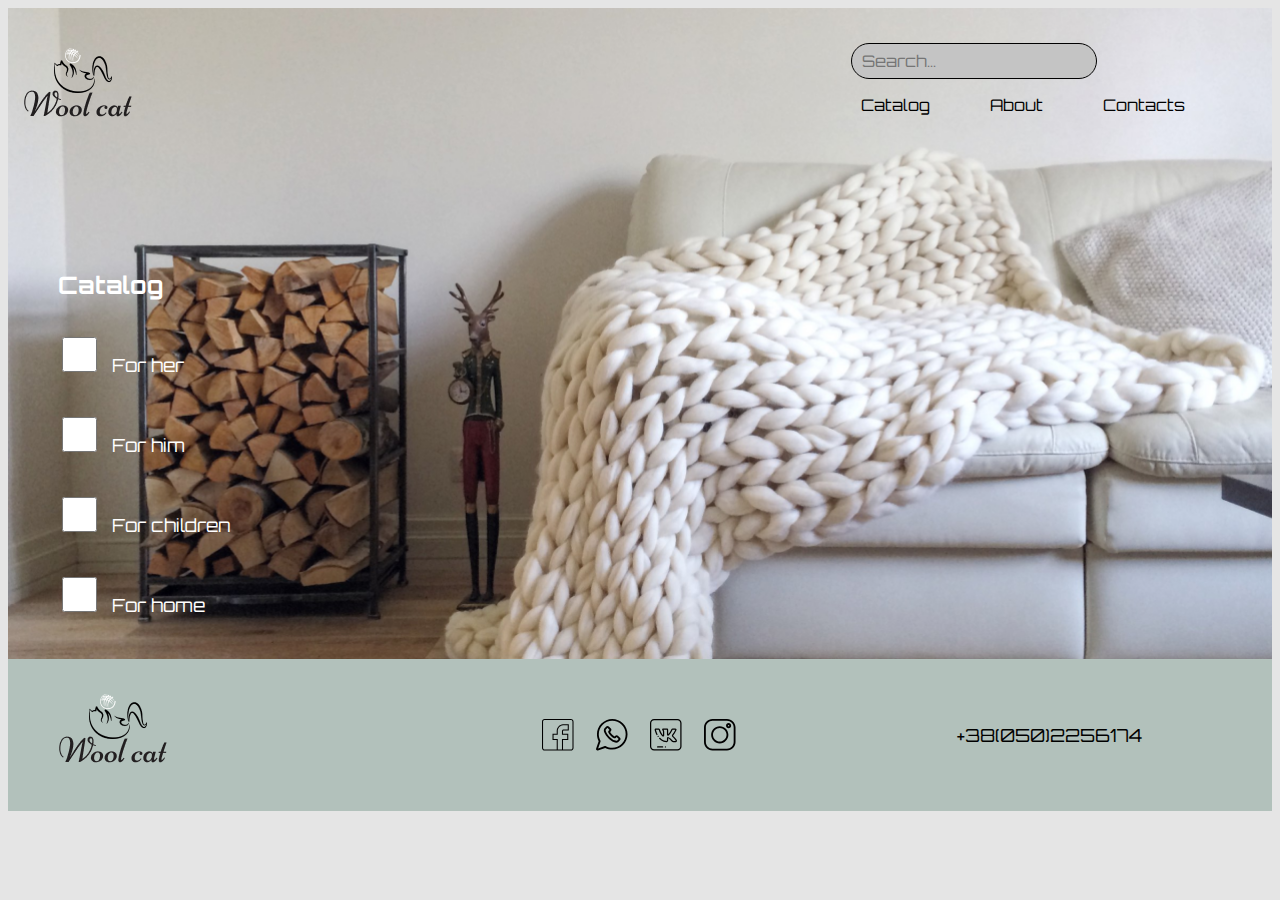
==== catalog.html @ a1e16d75 "Add files via upload" ====
<!DOCTYPE html>
<html lang="en">

<head>
    <meta charset="UTF-8">
    <title>Wool cat</title>
    <meta http-equiv="X-UA-Compatible" content="IE=edge">
    <meta name="viewport" content="width=device-width, initial-scale=1">

    <meta name="description" content="" />
    <link rel="icon" href="favicon.png" />
    <link rel="stylesheet" href="css/normalize.css" />
    <link rel="stylesheet" href="css/layout.css" />
    <link rel="stylesheet" href="css/style.css" />
</head>

<body>

    <header class="ba-header--catalog">
            <div class="ba-header-bar">
                <a class="ba-logo" href="index.html">
                    <img src="img/logo.png" alt="logo">
                </a>
                <div class="ba-heared-bar--right">
                    <div class="ba-header-bar__search">
                        <input class="ba-search" type="search" name="q" placeholder="Search...">
                    </div>
                    <!-- /.ba-header-bar_search -->
                    <nav class="ba-nav">
                        <ul class="ba-menu">
                            <a href="#">
                                <li>Catalog</li>
                            </a>
                            <a href="#about">
                                <li>About</li>
                            </a>
                            <a href="#contacts">
                                <li>Contacts</li>
                            </a>
                        </ul>
                    </nav>
                </div>
                <!-- /.ba-heared-bar--right -->
            </div>
            <!-- /.ba-header-bar -->
            <div class="ba-catalog__checkbox">
                <h4>Catalog</h4>
                <div class="ba-forHer">
                    <input id="forHer" type="checkbox">
                    <label for="#forHer">For her</label>
                </div>
                <!-- /.ba-forHer -->

                <div class="ba-forHim">
                    <input id="forHim" type="checkbox">
                    <label for="#forHim">For him</label>
                </div>
                <!-- /.ba-forHim -->

                <div class="ba-forChildren">
                    <input id="forChildren" type="checkbox">
                    <label for="#forChildren">For children</label>
                </div>
                <!-- /.ba-forChildren -->

                <div class="ba-forHome">
                    <input id="forHome" type="checkbox">
                    <label for="#forHome">For home</label>
                </div>
                <!-- /.ba-forHome -->



            </div>
            <!-- /.ba-postOffice -->
        </div>
        <!-- /.ba-container -->
    </header>

    <main>
        <div class="ba-container">
            <div id="herCategory" style="display: none" class="ba-forHerCategory">
                    <div class="ba-position">
                            <div class="ba-position__img">
                                <img src="img/catalog/woman/w_hat.png" alt="Women's hat with a bubo">
                            </div>
                            <!-- /.ba-position__img -->
                            <div class="ba-position__info">
                                <h5>Women's hat with a bubo</h5>
                                <p>Size universal</p>
                                <p>100 % Wool</p>
                                <button>Buy</button>
                            </div>
                            <!-- /.ba-position__info -->
                        </div>
                        <!-- /.ba-position -->
                        <div class="ba-position">
                            <div class="ba-position__img">
                                <img src="img/catalog/woman/w_snud.png" alt="Snud, large knitting">
                            </div>
                            <!-- /.ba-position__img -->
                            <div class="ba-position__info">
                                <h5>Snud, large knitting</h5>
                                <p>Length 150 cm, width 30</p>
                                <p>100 % Wool</p>
                                <button>Buy</button>
                            </div>
                            <!-- /.ba-position__info -->
                        </div>
                        <!-- /.ba-position -->
                        <div class="ba-position">
                            <div class="ba-position__img">
                                <img src="img/catalog/woman/w-sweater.png" alt="Women's sweater">
                            </div>
                            <!-- /.ba-position__img -->
                            <div class="ba-position__info">
                                <h5>Women's sweater</h5>
                                <p>Size M</p>
                                <p>100 % Wool</p>
                                <button>Buy</button>
                            </div>
                            <!-- /.ba-position__info -->
                        </div>
                        <!-- /.ba-position -->
                        <div class="ba-position">
                            <div class="ba-position__img">
                                <img src="img/catalog/woman/w_mittens.png" alt="Mittens">
                            </div>
                            <!-- /.ba-position__img -->
                            <div class="ba-position__info">
                                <h5>Mittens</h5>
                                <p>Size M</p>
                                <p>100 % Wool</p>
                                <button>Buy</button>
                            </div>
                            <!-- /.ba-position__info -->
                        </div>
                        <!-- /.ba-position -->                
            </div>
            <!-- /.ba-forHerCategory -->
            <div id="himCategory" style="display: none" class="ba-forHimCategory">
                    <div  class="ba-position">
                            <div class="ba-position__img">
                                <img src="img/catalog/man/m_scarf.png" alt="Man’s Scarf">
                            </div>
                            <!-- /.ba-position__img -->
                            <div class="ba-position__info">
                                <h5>Man’s Scarf</h5>
                                <p>Length 170 cm</p>
                                <p>100 % Wool</p>
                                <button>Buy</button>
                            </div>
                            <!-- /.ba-position__info -->
                        </div>
                        <!-- /.ba-position -->
                        <div class="ba-position">
                            <div class="ba-position__img">
                                <img src="img/catalog/man/m_sweather.png" alt="Man's sweather">
                            </div>
                            <!-- /.ba-position__img -->
                            <div class="ba-position__info">
                                <h5>Man's sweather</h5>
                                <p>Size M</p>
                                <p>100 % Wool</p>
                                <button>Buy</button>
                            </div>
                            <!-- /.ba-position__info -->
                        </div>
                        <!-- /.ba-position -->
                        <div class="ba-position">
                            <div class="ba-position__img">
                                <img src="img/catalog/man/m_hut.png" alt="Man's hat">
                            </div>
                            <!-- /.ba-position__img -->
                            <div class="ba-position__info">
                                <h5>Man's hat</h5>
                                <p>Size L</p>
                                <p>100 % Wool</p>
                                <button>Buy</button>
                            </div>
                            <!-- /.ba-position__info -->
                        </div>
                        <!-- /.ba-position -->
            </div>
            <!-- /.ba-forHimCategory -->
            <div id="childrenCategory" style="display: none" class="ba-forChildrenCategory">
                    <div class="ba-position">
                            <div class="ba-position__img">
                                <img src="img/catalog/children/ch_mouseToy.png" alt="Mouse Toy">
                            </div>
                            <!-- /.ba-position__img -->
                            <div class="ba-position__info">
                                <h5>Mouse Toy</h5>
                                <p>Height 25 cm</p>
                                <p>100 % Wool</p>
                                <button>Buy</button>
                            </div>
                            <!-- /.ba-position__info -->
                        </div>
                        <!-- /.ba-position -->
                        <div class="ba-position">
                            <div class="ba-position__img">
                                <img src="img/catalog/children/ch_mittens.png" alt="Children's mittens">
                            </div>
                            <!-- /.ba-position__img -->
                            <div class="ba-position__info">
                                <h5>Children's mittens</h5>
                                <p>Size S</p>
                                <p>100 % Wool</p>
                                <button>Buy</button>
                            </div>
                            <!-- /.ba-position__info -->
                        </div>
                        <!-- /.ba-position -->
                        <div class="ba-position">
                            <div class="ba-position__img">
                                <img src="img/catalog/children/ch_boots.png" alt="Children's boots">
                            </div>
                            <!-- /.ba-position__img -->
                            <div class="ba-position__info">
                                <h5>Children's boots</h5>
                                <p>Size S, 15 cm</p>
                                <p>100 % Wool</p>
                                <button>Buy</button>
                            </div>
                            <!-- /.ba-position__info -->
                        </div>
                        <!-- /.ba-position -->
            </div>
            <!-- /.ba-forChildrenCategory -->
            <div id="homeCategory" style="display: none" class="ba-forHomeCategory">
                    <div class="ba-position">
                            <div class="ba-position__img">
                                <img src="img/catalog/home/h_pillow.png" alt="Pillow 50чx50 cm">
                            </div>
                            <!-- /.ba-position__img -->
                            <div class="ba-position__info">
                                <h5>Pillow 50чx50 cm</h5>
                                <p>100 % Wool</p>
                                <button>Buy</button>
                            </div>
                            <!-- /.ba-position__info -->
                        </div>
                        <!-- /.ba-position -->
                        <div class="ba-position">
                            <div class="ba-position__img">
                                <img src="img/catalog/home/h_blanket.png" alt="Blanket 160x200">
                            </div>
                            <!-- /.ba-position__img -->
                            <div class="ba-position__info">
                                <h5>Blanket 160x200</h5>
                                <p>100 % Wool</p>
                                <button id="myForm">Buy</button>
                            </div>
                            <!-- /.ba-position__info -->
                        </div>
                        <!-- /.ba-position -->
            </div>
            <!-- /.ba-forHomeCategory -->
    </div>
    <!-- /.ba-container -->
    </main>

    <footer class="ba-footer">
            <div class="ba-container">
                <a class="ba-logo" href="catalog.html">
                    <img src="img/logo.png" alt="logo">
                </a>
                <div class="ba-social">
                    <a class="social-fb" href="#">
                        <svg>
                            <use xlink:href="#fb" />
                        </svg>
                    </a>
                    <a class="social-whatsapp" href="#">
                        <svg>
                            <use xlink:href="#whatsapp" />
                        </svg>
                    </a>
                    <a href="#">
                        <svg>
                            <use xlink:href="#vk" />
                        </svg>
                    </a>
                    <a class="social-insta" href="#">
                        <svg>
                            <use xlink:href="#insta" />
                        </svg>
                    </a>
                </div>
                <!-- /.ba-social -->
                <p>+38(050)2256174</p>
            </div>
            <!-- ./ba-container -->
            </footer>

            <div style="display: none" class="form-popup" id="myForm">
                    <form action="/action_page.php" method="post" class="form-container">
                        <h1>You ordered the goods</h1>
            
                        <label for="name&surmame"><b>Name&Surname<span>*</span></b></label>
                        <input type="text" name="name&surmame" required>
            
                        <label for="email"><b>Email<span>*</span></b></label>
                        <input type="text" name="email" required>
            
                        <label for="phone"><b>Phone <span>*</span></b></label>
                        <input type="number" name="phone" required>
            
                        <label><b>Delivery method<span>**</span></b></label>
            
                        <div class="postOffice">
                            <input type="checkbox" class="checkbox" id="checkbox" />
                            <label for="checkbox"><img src="../svg/postOffice/Ukrposhta-ua.svg" alt="Ukrposhta-ua"></label>
                        </div>
                        <!-- /.postOffices -->
                        <div class="postOffice">
                            <input type="checkbox" class="checkbox" id="checkbox" />
                            <label for="checkbox"><img src="../svg/postOffice/Nova_Poshta_2014_logo.svg" alt="Nova_Poshta"></label>
                        </div>
                        <!-- /.postOffices -->
                        <div class="postOffice">
                            <input type="checkbox" class="checkbox" id="checkbox" />
                            <label for="checkbox"><img src="../svg/postOffice/in_time.svg" alt="In_time"></label>
                        </div>
                        <!-- /.postOffices -->
            
                        <label for="adress"><b>Department adress <span>**</span></b></label>
                        <input type="text" name="adress" required>
            
                        <label for="comment"><b>Comment</b></label>
                        <input type="text" name="comment">
            
                        <button type="submit" class="btn">Send</button>
                    </form>
                </div>

            <div style="display: none">
            <defs>
                    <title>Social</title>
                
                    <?xml version="1.0" encoding="iso-8859-1"?>
                    <!-- Generator: Adobe Illustrator 19.0.0, SVG Export Plug-In . SVG Version: 6.00 Build 0)  -->
                    <svg id="fb" version="1.1" id="Layer_1" xmlns="http://www.w3.org/2000/svg" xmlns:xlink="http://www.w3.org/1999/xlink" x="0px" y="0px"
                         viewBox="0 0 812 812" style="enable-background:new 0 0 512 512;" xml:space="preserve">
                    <g transform="translate(1 1)">
                            <path d="M468.333-1H41.667C17.773-1-1,17.773-1,41.667v426.667C-1,492.227,17.773,511,41.667,511h196.267h102.4h128
                                C492.227,511,511,492.227,511,468.333V41.667C511,17.773,492.227-1,468.333-1z M255,493.933V323.267h-68.267V255H255v-59.733
                                c0-48.64,37.547-89.6,85.333-93.867h76.8v68.267h-68.267c-14.507,0-25.6,11.093-25.6,25.6V255H408.6v68.267h-85.333v170.667H255z
                                 M493.933,468.333c0,14.507-11.093,25.6-25.6,25.6h-128v-153.6h85.333v-102.4h-85.333v-42.667c0-5.12,3.413-8.533,8.533-8.533
                                H434.2v-102.4h-94.72c-57.173,5.12-101.547,53.76-101.547,110.933v42.667h-68.267v102.4h68.267v153.6H41.667
                                c-14.507,0-25.6-11.093-25.6-25.6V41.667c0-14.507,11.093-25.6,25.6-25.6h426.667c14.507,0,25.6,11.093,25.6,25.6V468.333z"/>
                    </svg>
                
                    <svg id="whatsapp" viewBox="0 0 812 812" xmlns="http://www.w3.org/2000/svg">
                        <path d="m439.277344 72.722656c-46.898438-46.898437-109.238282-72.722656-175.566406-72.722656-.003907 0-.019532 0-.023438 0-32.804688.00390625-64.773438 6.355469-95.011719 18.882812-30.242187 12.527344-57.335937 30.640626-80.535156 53.839844-46.894531 46.894532-72.71875 109.246094-72.71875 175.566406 0 39.550782 9.542969 78.855469 27.625 113.875l-41.734375 119.226563c-2.941406 8.410156-.859375 17.550781 5.445312 23.851563 4.410157 4.414062 10.214844 6.757812 16.183594 6.757812 2.558594 0 5.144532-.429688 7.667969-1.3125l119.226563-41.730469c35.019531 18.082031 74.324218 27.625 113.875 27.625 66.320312 0 128.667968-25.828125 175.566406-72.722656 46.894531-46.894531 72.722656-109.246094 72.722656-175.566406 0-66.324219-25.824219-128.675781-72.722656-175.570313zm-21.234375 329.902344c-41.222657 41.226562-96.035157 63.925781-154.332031 63.925781-35.664063 0-71.09375-8.820312-102.460938-25.515625-5.6875-3.023437-12.410156-3.542968-18.445312-1.429687l-108.320313 37.910156 37.914063-108.320313c2.113281-6.042968 1.589843-12.765624-1.433594-18.449218-16.691406-31.359375-25.515625-66.789063-25.515625-102.457032 0-58.296874 22.703125-113.109374 63.925781-154.332031 41.21875-41.21875 96.023438-63.921875 154.316406-63.929687h.019532c58.300781 0 113.109374 22.703125 154.332031 63.929687 41.226562 41.222657 63.929687 96.03125 63.929687 154.332031 0 58.300782-22.703125 113.113282-63.929687 154.335938zm0 0"/><path d="m355.984375 270.46875c-11.421875-11.421875-30.007813-11.421875-41.429687 0l-12.492188 12.492188c-31.019531-16.902344-56.121094-42.003907-73.027344-73.023438l12.492188-12.492188c11.425781-11.421874 11.425781-30.007812 0-41.429687l-33.664063-33.664063c-11.421875-11.421874-30.007812-11.421874-41.429687 0l-26.929688 26.929688c-15.425781 15.425781-16.195312 41.945312-2.167968 74.675781 12.179687 28.417969 34.46875 59.652344 62.761718 87.945313 28.292969 28.292968 59.527344 50.582031 87.945313 62.761718 15.550781 6.664063 29.695312 9.988282 41.917969 9.988282 13.503906 0 24.660156-4.058594 32.757812-12.15625l26.929688-26.933594v.003906c5.535156-5.535156 8.582031-12.890625 8.582031-20.714844 0-7.828124-3.046875-15.183593-8.582031-20.714843zm-14.5 80.792969c-4.402344 4.402343-17.941406 5.945312-41.609375-4.195313-24.992188-10.710937-52.886719-30.742187-78.542969-56.398437s-45.683593-53.546875-56.394531-78.539063c-10.144531-23.667968-8.601562-37.210937-4.199219-41.613281l26.414063-26.414063 32.625 32.628907-15.636719 15.640625c-7.070313 7.070312-8.777344 17.792968-4.242187 26.683594 20.558593 40.3125 52.734374 72.488281 93.046874 93.046874 8.894532 4.535157 19.617188 2.832032 26.6875-4.242187l15.636719-15.636719 32.628907 32.628906zm0 0"/>
                    </svg>
                
                    <svg id="vk" version="1.1" id="Capa_1" xmlns="http://www.w3.org/2000/svg" xmlns:xlink="http://www.w3.org/1999/xlink" x="0px" y="0px"
                     viewBox="0 0 812 812" style="enable-background:new 0 0 812 812;" xml:space="preserve">
                        <path d="M434.79,342.767l-5.074-8.289c-9.916-16.197-21.918-31.049-35.67-44.145l-16.965-16.154
                            c-1.612-1.536-1.854-3.974-0.575-5.797l23.164-33.008c3.341-4.76,6.423-9.773,9.163-14.899l19.794-37.037
                            c3.45-6.454,3.266-14.057-0.494-20.337c-3.758-6.279-10.373-10.034-17.691-10.042l-42.845-0.049c-0.009,0-0.017,0-0.026,0
                            c-8.976,0-17.105,5.309-20.712,13.529l-4.538,10.34c-11.578,26.381-27.382,50.435-46.988,71.525v-75.487
                            c0-10.982-8.935-19.917-19.916-19.917h-60.681c-9.964,0-18.069,8.106-18.069,18.07c0,3.805,1.173,7.45,3.391,10.538l4.246,5.915
                            c4.163,5.797,6.363,12.634,6.363,19.772v55.159c-7.483-8.691-16.594-20.493-24.307-34.062
                            c-11.811-20.78-20.277-45.011-24.272-57.606C158.713,160.148,148.949,153,137.79,153H94.396c-6.124,0-11.756,2.8-15.456,7.682
                            c-3.697,4.883-4.866,11.065-3.205,16.962l8.095,28.73c4.961,17.611,11.781,34.755,20.27,50.957
                            c2.562,4.891,8.604,6.78,13.498,4.217c4.893-2.563,6.78-8.607,4.217-13.499c-7.845-14.975-14.148-30.821-18.734-47.098L95.206,173
                            h42.585c2.403,0,4.506,1.54,5.233,3.833c4.233,13.343,13.233,39.07,25.95,61.441c10.434,18.356,23.093,33.648,31.877,43.244
                            c4.812,5.257,12.216,6.988,18.862,4.404c6.654-2.585,10.954-8.868,10.954-16.005v-62.622c0-11.349-3.499-22.22-10.116-31.437
                            L218.498,173h56.835v80.195c0,5.867,2.946,11.262,7.881,14.434c4.934,3.173,11.065,3.612,16.403,1.175l4.123-1.882
                            c1.9-0.866,3.587-2.075,5.018-3.594c21.702-23.046,39.156-49.428,51.878-78.413l4.538-10.34c0.417-0.952,1.358-1.566,2.397-1.566
                            h0.003l42.845,0.049c0.146,0,0.367,0.001,0.555,0.315c0.189,0.315,0.084,0.509,0.016,0.638l-19.794,37.036
                            c-2.361,4.417-5.018,8.736-7.896,12.838l-23.164,33.008c-7.012,9.992-5.685,23.353,3.154,31.77l16.964,16.154
                            c12.494,11.897,23.397,25.391,32.406,40.104l5.074,8.289c0.122,0.199,0.493,0.806,0.031,1.631
                            c-0.462,0.825-1.174,0.825-1.407,0.825h-36.989c-4.753,0-9.379-1.954-12.692-5.361l-36.986-38.03
                            c-8.716-8.962-19.777-15.117-31.988-17.797c-5.473-1.203-11.123,0.122-15.493,3.637s-6.876,8.746-6.876,14.353v37.366
                            c0,3.216-2.616,5.833-5.833,5.833c-28.662,0-56.985-9.59-79.752-27.003c-9.172-7.015-17.92-14.752-26.001-22.994
                            c-3.866-3.942-10.197-4.007-14.142-0.14c-3.944,3.867-4.006,10.199-0.14,14.142c8.743,8.918,18.208,17.288,28.132,24.878
                            c26.235,20.066,58.873,31.117,91.902,31.117c14.244,0,25.833-11.589,25.833-25.833V314.48c7.615,2.033,14.502,6.066,20.02,11.74
                            l36.986,38.03c7.056,7.255,16.908,11.417,27.03,11.417h36.989c7.813,0,15.038-4.234,18.855-11.05
                            C439.031,357.802,438.869,349.429,434.79,342.767z"/>
                        <path d="M140.056,277.553l-0.111-0.155c-3.219-4.488-9.465-5.519-13.954-2.3c-4.488,3.219-5.518,9.466-2.3,13.954
                            c0.004,0.007,0.064,0.09,0.068,0.096l8.17-5.768l-8.127,5.827c1.953,2.724,5.022,4.174,8.136,4.174
                            c2.016,0,4.053-0.609,5.818-1.874C142.244,288.288,143.274,282.041,140.056,277.553z"/>
                        <path d="M204.864,444h-81.5c-5.522,0-10,4.477-10,10s4.478,10,10,10h81.5c5.523,0,10-4.477,10-10S210.386,444,204.864,444z"/>
                        <path d="M250.364,444h-0.119c-5.522,0-10,4.477-10,10s4.478,10,10,10h0.119c5.523,0,10-4.477,10-10S255.886,444,250.364,444z"/>
                        <path d="M446,0H66C29.607,0,0,29.607,0,66v380c0,36.393,29.607,66,66,66h380c36.393,0,66-29.607,66-66V66
                            C512,29.607,482.393,0,446,0z M492,446c0,25.364-20.636,46-46,46H66c-25.364,0-46-20.636-46-46V66c0-25.364,20.636-46,46-46h380
                            c25.364,0,46,20.636,46,46V446z"/>
                    </svg>
                
                    <svg id="insta" viewBox="0 0 812.00096 812.00096" xmlns="http://www.w3.org/2000/svg">
                        <path d="m373.40625 0h-234.8125c-76.421875 0-138.59375 62.171875-138.59375 138.59375v234.816406c0 76.417969 62.171875 138.589844 138.59375 138.589844h234.816406c76.417969 0 138.589844-62.171875 138.589844-138.589844v-234.816406c0-76.421875-62.171875-138.59375-138.59375-138.59375zm108.578125 373.410156c0 59.867188-48.707031 108.574219-108.578125 108.574219h-234.8125c-59.871094 0-108.578125-48.707031-108.578125-108.574219v-234.816406c0-59.871094 48.707031-108.578125 108.578125-108.578125h234.816406c59.867188 0 108.574219 48.707031 108.574219 108.578125zm0 0"/><path d="m256 116.003906c-77.195312 0-139.996094 62.800782-139.996094 139.996094s62.800782 139.996094 139.996094 139.996094 139.996094-62.800782 139.996094-139.996094-62.800782-139.996094-139.996094-139.996094zm0 249.976563c-60.640625 0-109.980469-49.335938-109.980469-109.980469 0-60.640625 49.339844-109.980469 109.980469-109.980469 60.644531 0 109.980469 49.339844 109.980469 109.980469 0 60.644531-49.335938 109.980469-109.980469 109.980469zm0 0"/><path d="m399.34375 66.285156c-22.8125 0-41.367188 18.558594-41.367188 41.367188 0 22.8125 18.554688 41.371094 41.367188 41.371094s41.371094-18.558594 41.371094-41.371094-18.558594-41.367188-41.371094-41.367188zm0 52.71875c-6.257812 0-11.351562-5.09375-11.351562-11.351562 0-6.261719 5.09375-11.351563 11.351562-11.351563 6.261719 0 11.355469 5.089844 11.355469 11.351563 0 6.257812-5.09375 11.351562-11.355469 11.351562zm0 0"/>
                    </svg>
                </defs>
                </div>

            <script src="js/main.js"></script>

</body>

</html>
---- css/style.css ----
@import url("https://fonts.googleapis.com/css?family=Niconne|Orbitron|Roboto");
body {
  background: #E5E5E5;
}

/* Layout */
.ba-container {
  padding-left: 100px;
  padding-right: 100px;
  max-width: 1400px;
}

/* Typography */
a,
input[type="submit"],
input[type="button"],
button {
  -webkit-transition: color .3s ease-in, border-color .3s ease-in, background-color .3s ease-in, opacity .3s ease-in;
  -o-transition: color .3s ease-in, border-color .3s ease-in, background-color .3s ease-in, opacity .3s ease-in;
  transition: color .3s ease-in, border-color .3s ease-in, background-color .3s ease-in, opacity .3s ease-in;
}

input[type="submit"],
input[type="button"],
button,
.ba-button {
  display: inline-block;
}

input[type="text"],
input[type="email"],
input[type="password"],
input[type="number"],
input[type="tel"],
textarea,
select {
  -webkit-transition: color .3s ease-in, border-color .3s ease-in, background-color .3s ease-in, opacity .3s ease-in;
  -o-transition: color .3s ease-in, border-color .3s ease-in, background-color .3s ease-in, opacity .3s ease-in;
  transition: color .3s ease-in, border-color .3s ease-in, background-color .3s ease-in, opacity .3s ease-in;
}

.ba-header--main {
  background: url(../img/bg_main.png) 50% no-repeat;
  background-size: cover;
}

.ba-header--catalog {
  background: url(../img/catalog/catalog_bg.png) 50% no-repeat;
  background-size: cover;
  padding-bottom: 5px;
}

.ba-header--catalog .ba-header-bar {
  padding-top: 10px;
}

.ba-header--catalog .ba-header-bar__search {
  margin-right: 180px;
}

.ba-header--catalog .ba-header-bar .ba-logo {
  margin-left: 15px;
}

.ba-header--catalog h4 {
  width: 104px;
  height: 24px;
  left: 98px;
  top: 266px;
  font-family: Orbitron;
  font-style: normal;
  font-weight: bold;
  line-height: normal;
  font-size: 24px;
  text-align: right;
  color: #FFFFFF;
  margin-left: 100px;
}

.ba-header--catalog label {
  width: 74px;
  height: 18px;
  font-family: Orbitron;
  font-style: normal;
  font-weight: normal;
  line-height: normal;
  font-size: 18px;
  text-align: right;
  color: #FFFFFF;
}

.ba-header h1 {
  font-family: "Niconne", cursive;
  text-align: left;
  font-style: normal;
  font-weight: normal;
  line-height: 70px;
  font-size: 72px;
  color: #F2F2F2;
  /* Gray 6 */
  text-shadow: 0px 4px 4px rgba(0, 0, 0, 0.25);
  margin-bottom: 160px;
  margin-left: 350px;
}

.ba-header .ba-postOffice {
  margin-bottom: 40px;
  margin-left: -90px;
}

.ba-header .ba-postOffice svg {
  width: 120px;
  height: 100px;
  padding-left: 10px;
}

.ba-header-bar {
  display: -webkit-box;
  display: -ms-flexbox;
  display: flex;
  -webkit-box-align: center;
  -ms-flex-align: center;
  align-items: center;
  -webkit-box-pack: justify;
  -ms-flex-pack: justify;
  justify-content: space-between;
}

.ba-header-bar .ba-logo {
  margin-top: -90px;
  margin-left: -90px;
}

.ba-header-bar__search {
  margin-top: 25px;
}

.ba-header-bar__search .ba-backetcase {
  margin-left: 65px;
  padding: 0px;
}

.ba-header-bar__search .ba-search {
  background: #C4C4C4;
  border: 1px solid #000000;
  border-radius: 20px;
  font-family: Orbitron;
  font-style: normal;
  font-weight: normal;
  line-height: normal;
  font-size: 16px;
  padding: 7px 0px 7px 10px;
  margin-right: -5px;
  color: #626161;
}

nav {
  display: -webkit-box;
  display: -ms-flexbox;
  display: flex;
  margin-bottom: 50px;
}

nav a:hover {
  color: white;
}

nav a + a {
  margin-left: 40px;
}

.ba-menu {
  display: -webkit-box;
  display: -ms-flexbox;
  display: flex;
  margin: 0;
  padding: 0;
  list-style: none;
  -webkit-box-align: center;
  -ms-flex-align: center;
  align-items: center;
}

.ba-menu a {
  -webkit-box-align: center;
  -ms-flex-align: center;
  align-items: center;
  -webkit-box-pack: justify;
  -ms-flex-pack: justify;
  justify-content: space-between;
  height: 80px;
  min-width: 50px;
  padding: 16px 10px 20px;
  text-decoration: none;
  font-family: "Orbitron", sans-serif;
  color: #000;
}

.ba-catalog {
  display: grid;
  grid-template-columns: repeat(2, 1fr);
  grid-gap: 65px;
}

.ba-catalog__checkbox {
  margin-left: 50px;
}

.ba-catalog__checkbox div {
  margin-bottom: 38px;
}

.ba-catalog__checkbox div label {
  margin-left: 8px;
}

.ba-catalog__checkbox div input {
  width: 35px;
  height: 35px;
  left: 98px;
  background: #E5E5E5;
  border: 1px solid #000000;
  -webkit-box-sizing: border-box;
  box-sizing: border-box;
}

.ba-catalog__checkbox h4 {
  margin-left: 0px;
  margin-bottom: 40px;
  margin-top: 25px;
}

.ba-catalog div {
  position: relative;
  cursor: pointer;
}

.ba-catalog div h2 {
  position: absolute;
  z-index: 1;
  background: #FFFFFF;
  opacity: 0.4;
  width: 550px;
  height: 71.01px;
  top: 200px;
  font-family: Niconne;
  font-style: normal;
  font-weight: normal;
  line-height: normal;
  font-size: 48px;
  text-align: center;
}

.ba-mainInfo {
  width: 950px;
  height: 429px;
  margin-left: 160px;
  margin-bottom: 178px;
  font-family: Roboto;
  font-style: normal;
  font-weight: normal;
  line-height: normal;
  font-size: 24px;
  color: #000000;
}

.ba-mainInfo p + p {
  padding-top: 30px;
}

.ba-footer .ba-container {
  display: -webkit-box;
  display: -ms-flexbox;
  display: flex;
  -webkit-box-pack: justify;
  -ms-flex-pack: justify;
  justify-content: space-between;
  background: #B2C1BB;
  padding-top: 60px;
}

.ba-footer .ba-container .ba-logo {
  margin-top: -25px;
  margin-left: -50px;
}

.ba-footer .ba-container p {
  margin-top: 5px;
  margin-right: 30px;
  width: 185px;
  height: 18px;
  font-family: Orbitron;
  font-style: normal;
  font-weight: normal;
  line-height: normal;
  font-size: 18px;
  text-align: center;
  color: #000000;
}

.ba-footer .ba-container p:hover {
  color: white;
  cursor: pointer;
}

.ba-footer .ba-container .ba-social {
  margin-left: 170px;
}

.ba-footer .ba-container .ba-social a {
  text-decoration: none;
}

.ba-footer .ba-container .ba-social a svg {
  width: 50px;
  height: 50px;
}

.ba-footer .ba-container .ba-social a svg:hover {
  fill: white;
}

.ba-footer .ba-container .ba-logo {
  margin-bottom: 40px;
}

.ba-position {
  display: grid;
  grid-template-columns: 450px 550px;
  grid-gap: 10px;
  border-bottom: 1px solid #D8D8D8;
}

.ba-position__info {
  margin-left: -5px;
}

.ba-position__img {
  margin-top: 60px;
}

.ba-position__img:last-child {
  padding-bottom: 80px;
}

.ba-position h5 {
  margin-bottom: 20px;
  font-family: Orbitron;
  font-style: normal;
  font-weight: normal;
  line-height: normal;
  font-size: 36px;
  text-align: left;
  color: #000000;
}

.ba-position p {
  font-family: Orbitron;
  font-style: normal;
  font-weight: normal;
  line-height: normal;
  font-size: 24px;
  text-align: left;
  color: #000000;
}

.ba-position button {
  text-transform: uppercase;
  margin-top: 70px;
  margin-bottom: 70px;
  width: 245px;
  height: 75px;
  left: 600px;
  background: #C4C4C4;
  font-family: Orbitron;
  font-style: normal;
  font-weight: normal;
  line-height: normal;
  font-size: 36px;
  text-align: center;
  color: #000000;
}

.ba-position button:hover {
  font-weight: bold;
  cursor: pointer;
}

.form-popup {
  max-width: 630px;
  max-height: 1000px;
  background-color: #E5E5E5;
  position: absolute;
}

.form-popup .form-container {
  padding-left: 40px;
  padding-top: 58px;
  padding-right: 40px;
  padding-bottom: 20px;
}

.form-popup .form-container .postOffice {
  display: -webkit-box;
  display: -ms-flexbox;
  display: flex;
}

.form-popup .form-container .postOffice input {
  width: 30px;
  margin-right: 30px;
}

.form-popup .form-container button {
  width: 245px;
  height: 75px;
  background: #C4C4C4;
  font-family: Orbitron;
  font-style: normal;
  font-weight: normal;
  line-height: normal;
  font-size: 36px;
  text-align: center;
  color: #000000;
  text-transform: uppercase;
  background: #C4C4C4;
}

.form-popup .form-container button:hover {
  font-weight: bold;
  cursor: pointer;
}

.form-popup .form-container h1 {
  width: 244px;
  height: 28px;
  left: 433px;
  top: 282px;
  font-family: Roboto;
  font-style: normal;
  font-weight: normal;
  line-height: normal;
  font-size: 24px;
  color: #000000;
}

.form-popup .form-container input {
  width: 548px;
  height: 30px;
  left: 422px;
  top: 392px;
  background: #FFFFFF;
  margin-bottom: 30px;
}

.form-popup .form-container label {
  width: 157.5px;
  height: 24.44px;
  left: 433px;
  top: 693.11px;
  font-family: Roboto;
  font-style: normal;
  font-weight: normal;
  line-height: normal;
  font-size: 18px;
  margin-bottom: 5px;
  color: #000000;
}

.form-popup .form-container label span {
  width: 26.65px;
  height: 32.22px;
  left: 598.46px;
  top: 911px;
  font-family: Roboto;
  font-style: normal;
  font-weight: normal;
  line-height: normal;
  font-size: 24px;
  color: #ED1C24;
  margin-left: 5px;
}

/*# sourceMappingURL=style.css.map */
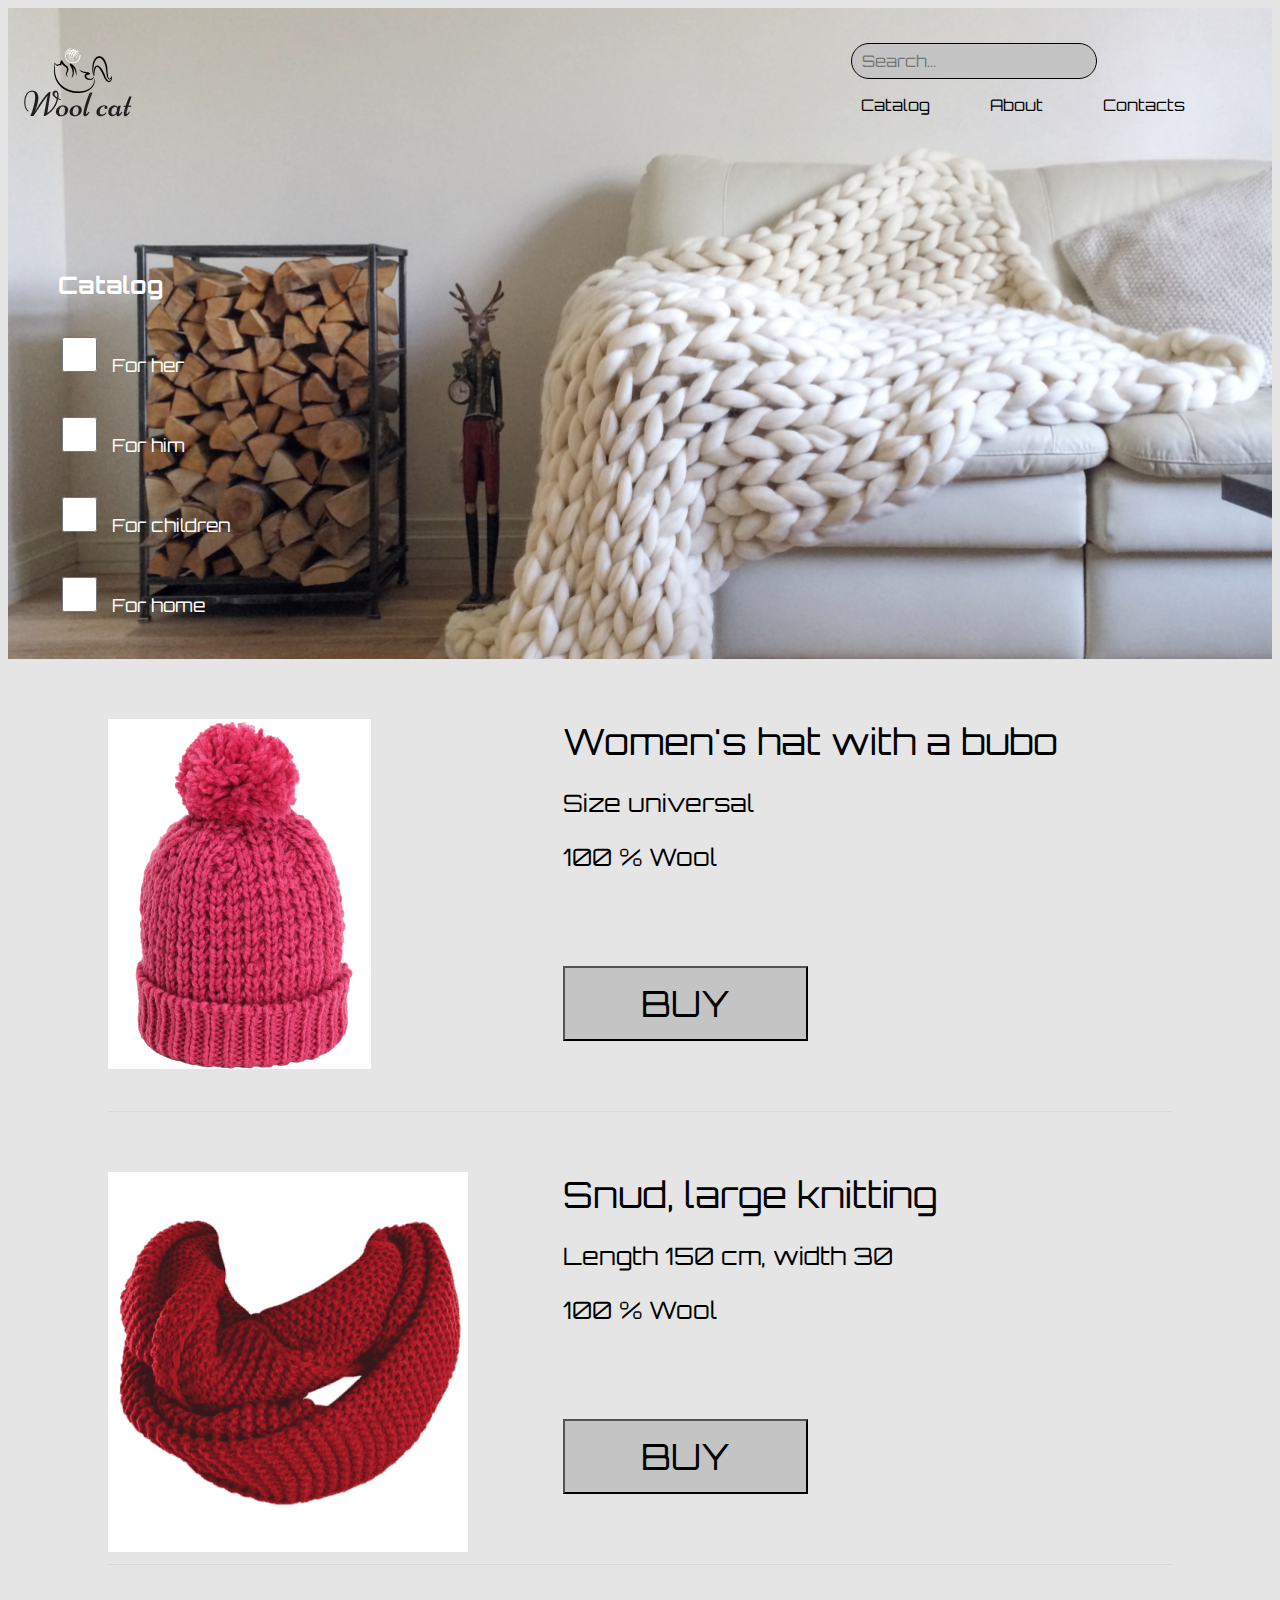
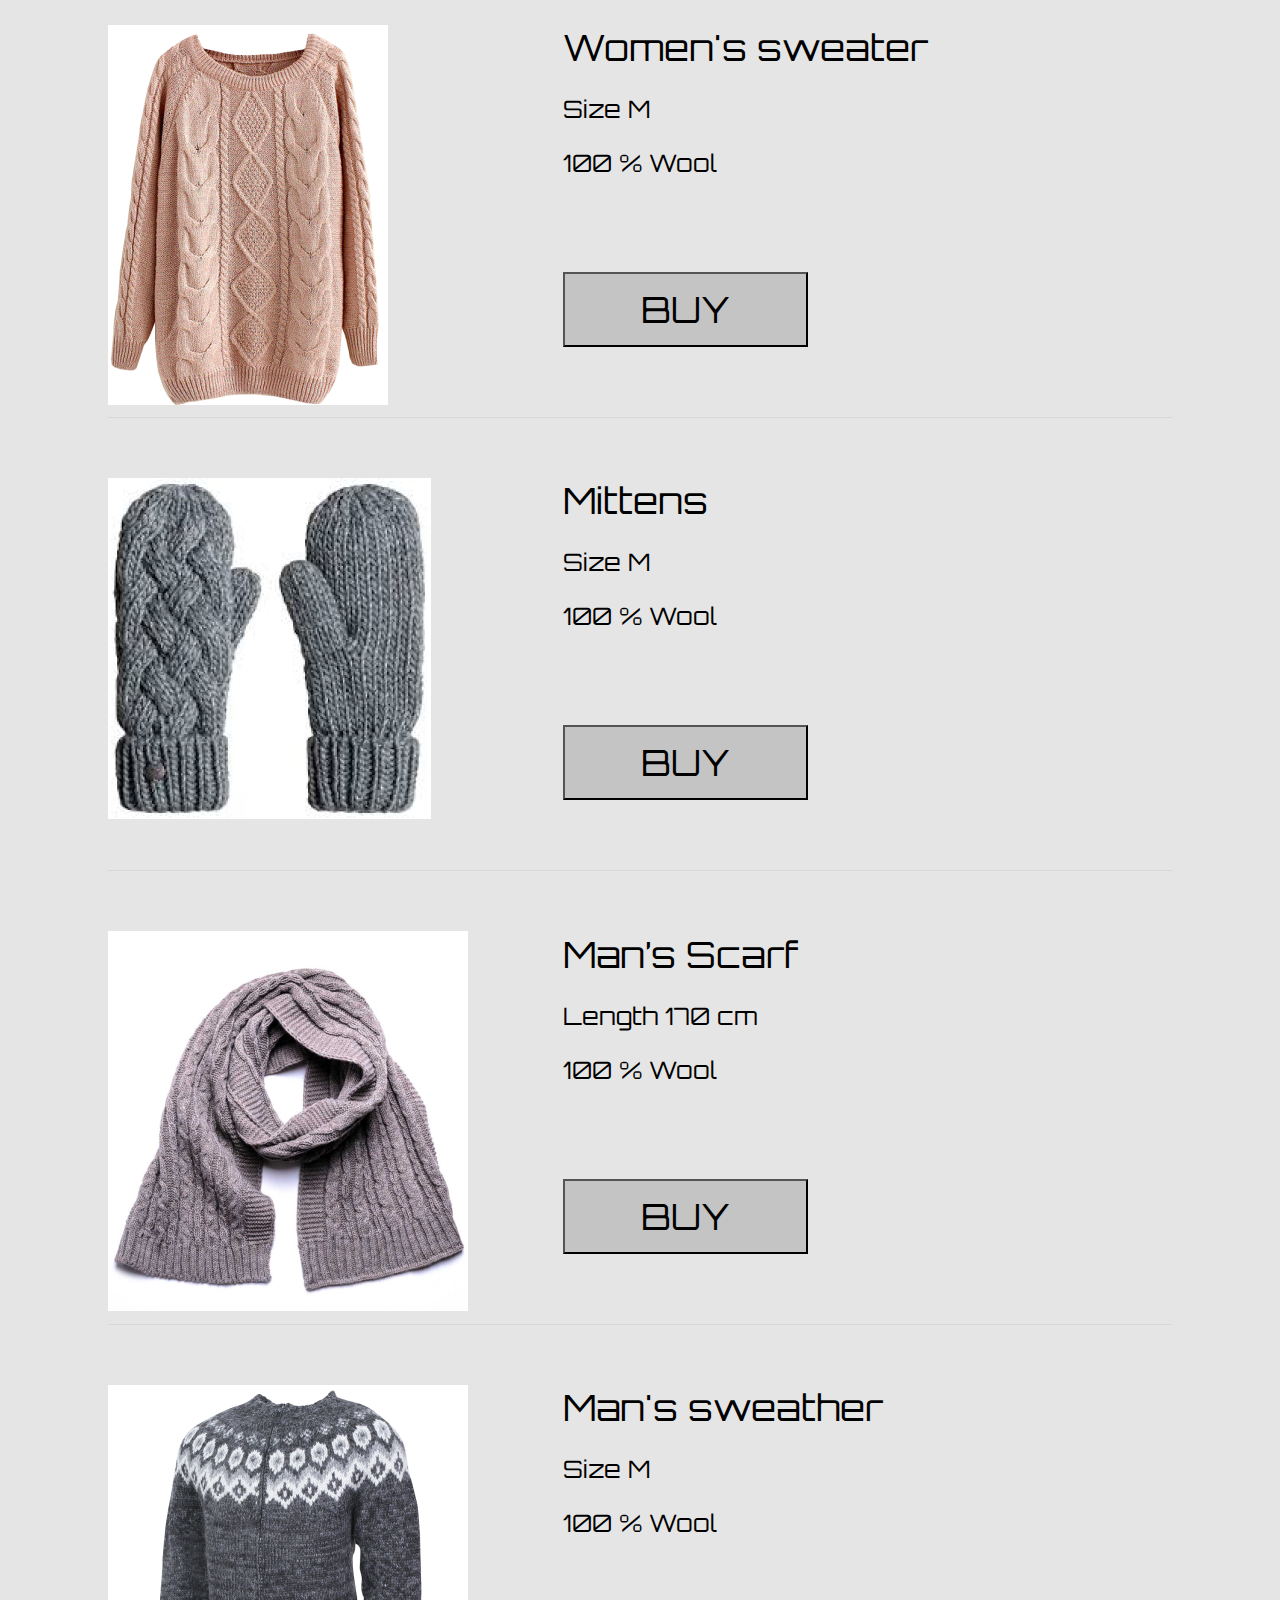
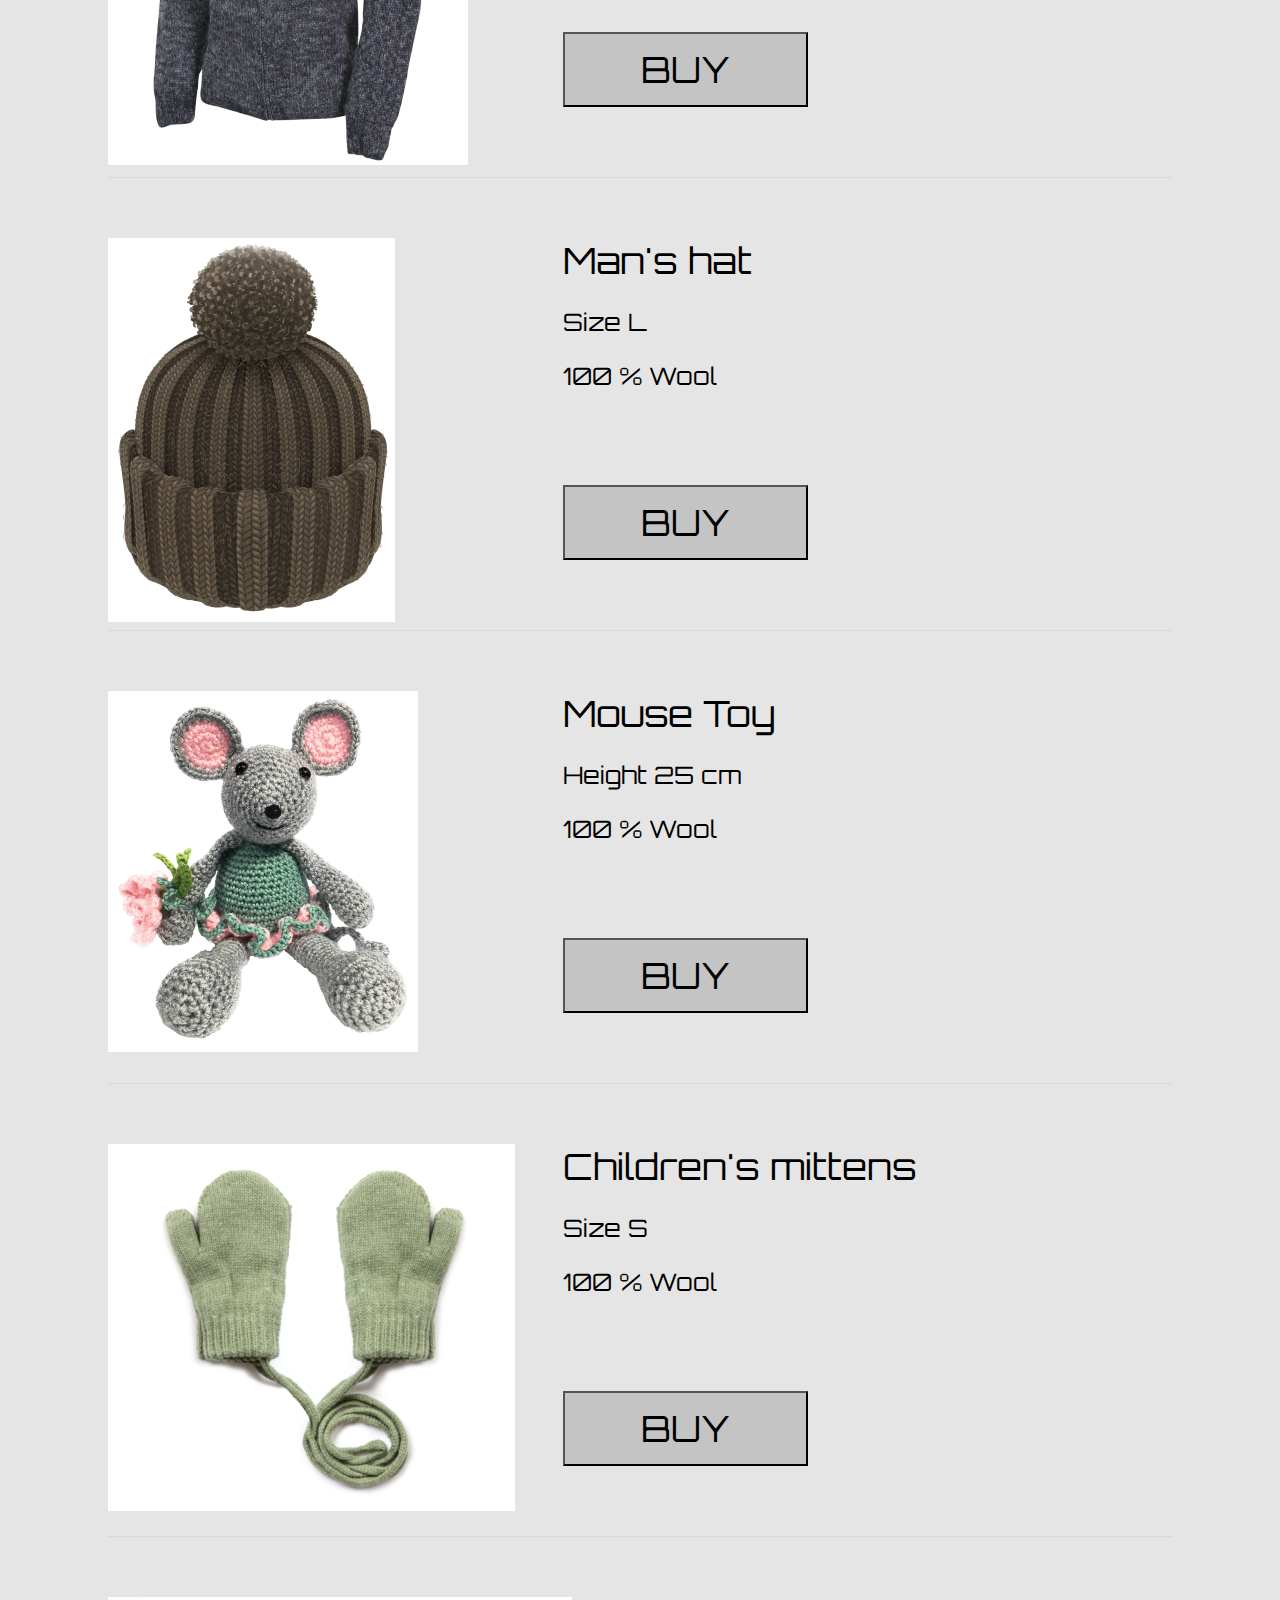
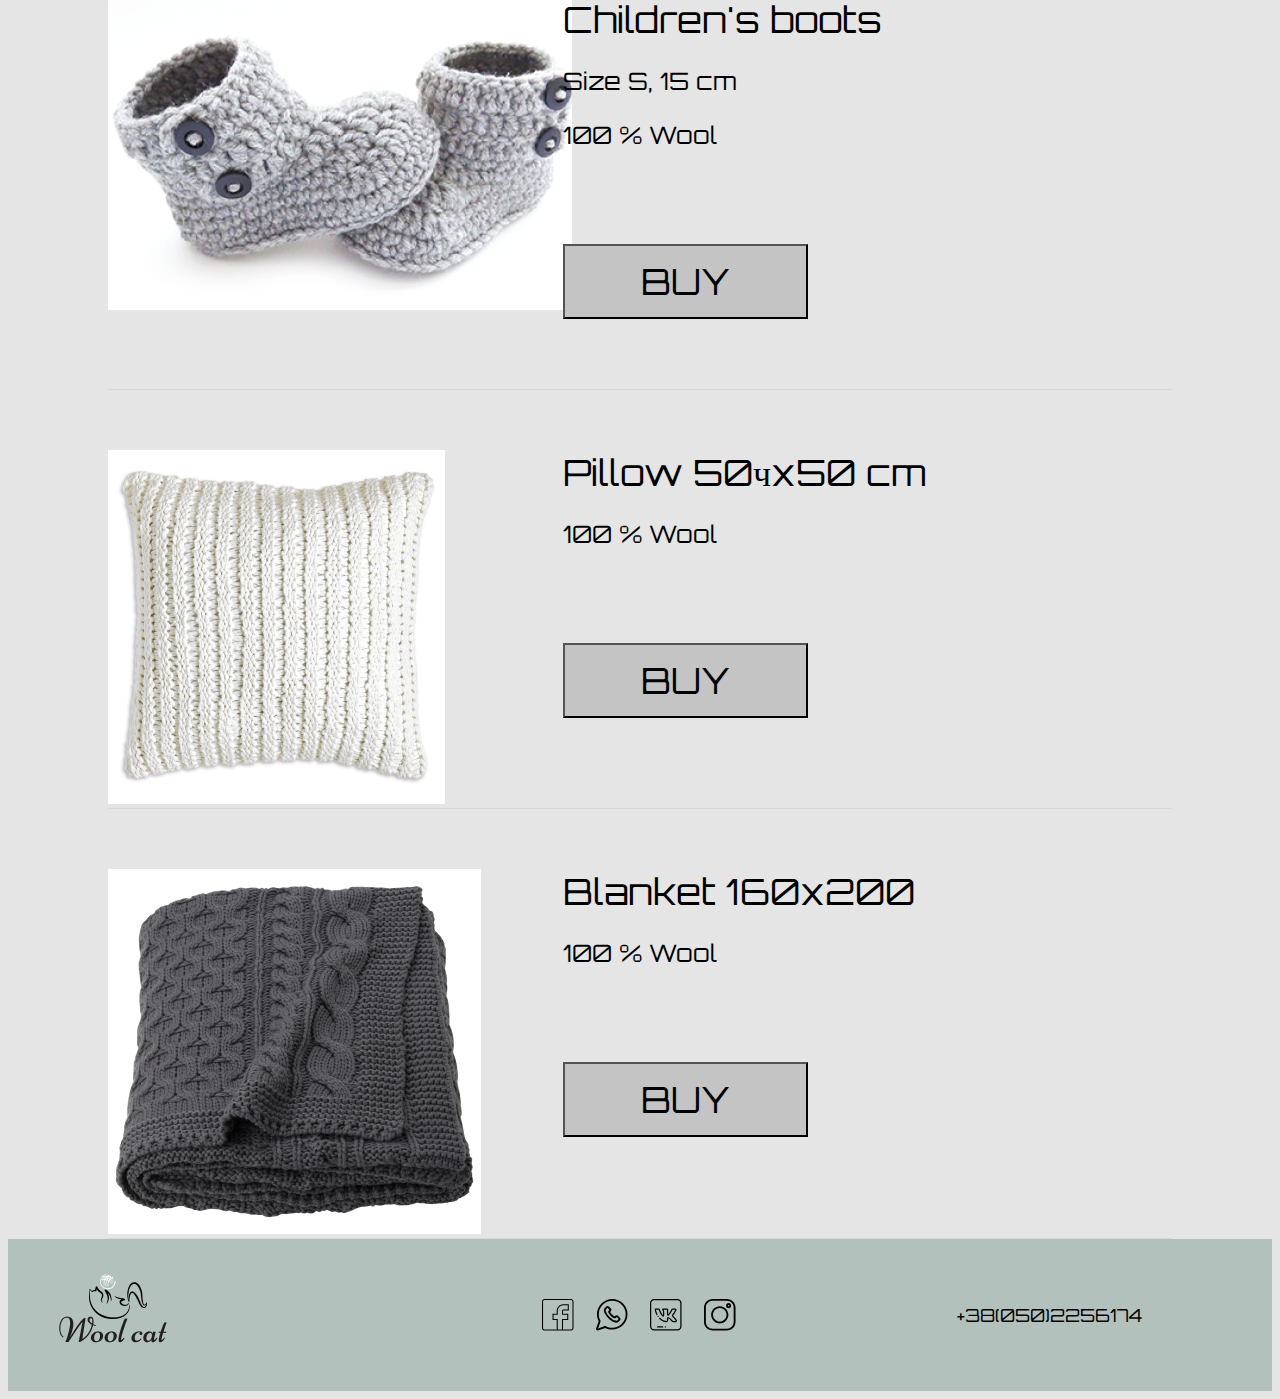
==== commit 98662542: "Update catalog.html" ====
--- a/catalog.html
+++ b/catalog.html
@@ -79,7 +79,7 @@
 
     <main>
         <div class="ba-container">
-            <div id="herCategory" style="display: none" class="ba-forHerCategory">
+            <div id="herCategory" class="ba-forHerCategory">
                     <div class="ba-position">
                             <div class="ba-position__img">
                                 <img src="img/catalog/woman/w_hat.png" alt="Women's hat with a bubo">
@@ -138,7 +138,7 @@
                         <!-- /.ba-position -->                
             </div>
             <!-- /.ba-forHerCategory -->
-            <div id="himCategory" style="display: none" class="ba-forHimCategory">
+            <div id="himCategory" class="ba-forHimCategory">
                     <div  class="ba-position">
                             <div class="ba-position__img">
                                 <img src="img/catalog/man/m_scarf.png" alt="Man’s Scarf">
@@ -183,7 +183,7 @@
                         <!-- /.ba-position -->
             </div>
             <!-- /.ba-forHimCategory -->
-            <div id="childrenCategory" style="display: none" class="ba-forChildrenCategory">
+            <div id="childrenCategory" class="ba-forChildrenCategory">
                     <div class="ba-position">
                             <div class="ba-position__img">
                                 <img src="img/catalog/children/ch_mouseToy.png" alt="Mouse Toy">
@@ -228,7 +228,7 @@
                         <!-- /.ba-position -->
             </div>
             <!-- /.ba-forChildrenCategory -->
-            <div id="homeCategory" style="display: none" class="ba-forHomeCategory">
+            <div id="homeCategory" class="ba-forHomeCategory">
                     <div class="ba-position">
                             <div class="ba-position__img">
                                 <img src="img/catalog/home/h_pillow.png" alt="Pillow 50чx50 cm">
@@ -401,4 +401,4 @@
 
 </body>
 
-</html>+</html>
